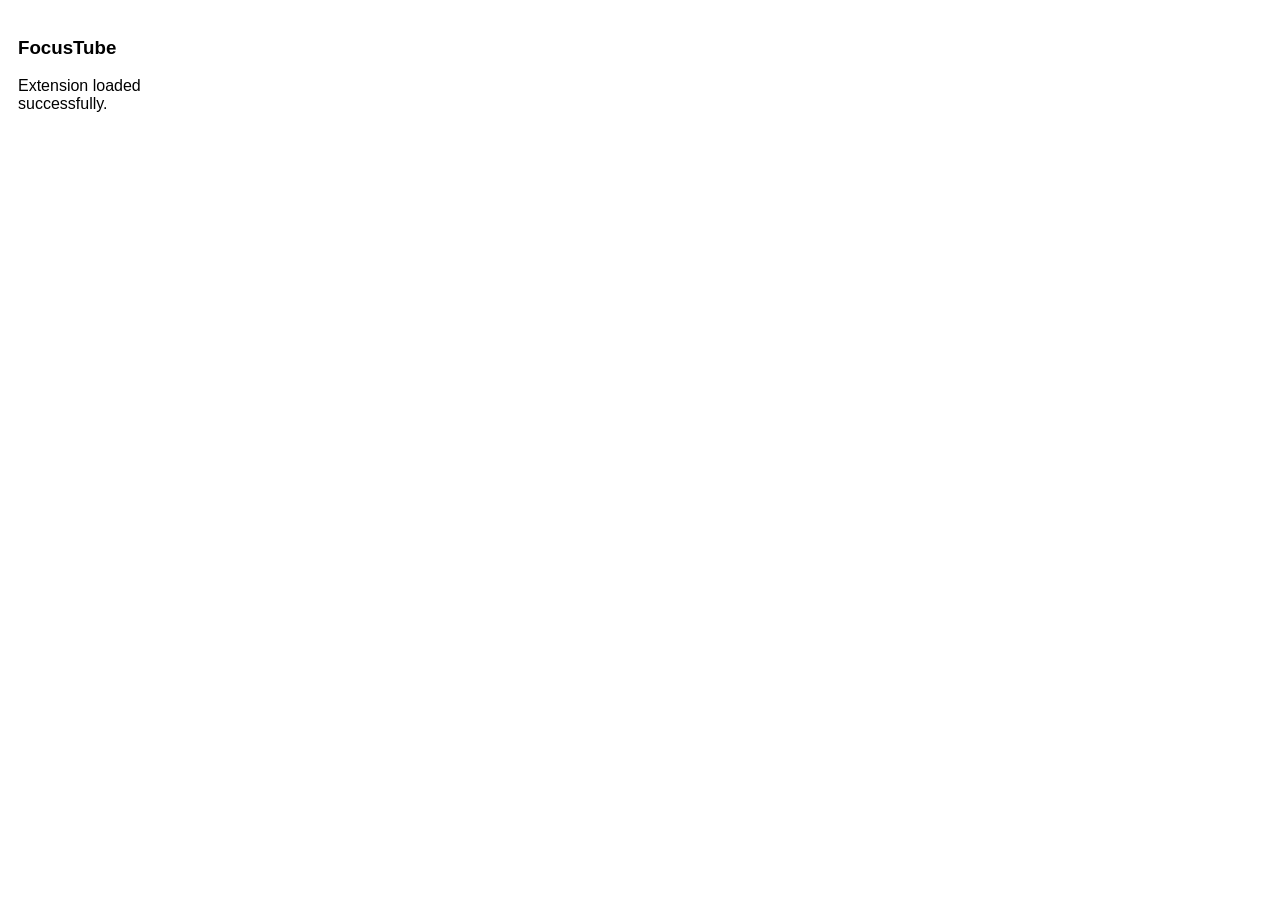
==== extension/popup.html @ 8ade623b "Add Manifest V3 extension skeleton with popup" ====
﻿<!DOCTYPE html>
<html>
<head>
  <meta charset="utf-8" />
  <title>FocusTube</title>
</head>
<body style="width: 200px; font-family: sans-serif; padding: 10px;">
  <h3>FocusTube</h3>
  <p>Extension loaded successfully.</p>
</body>
</html>
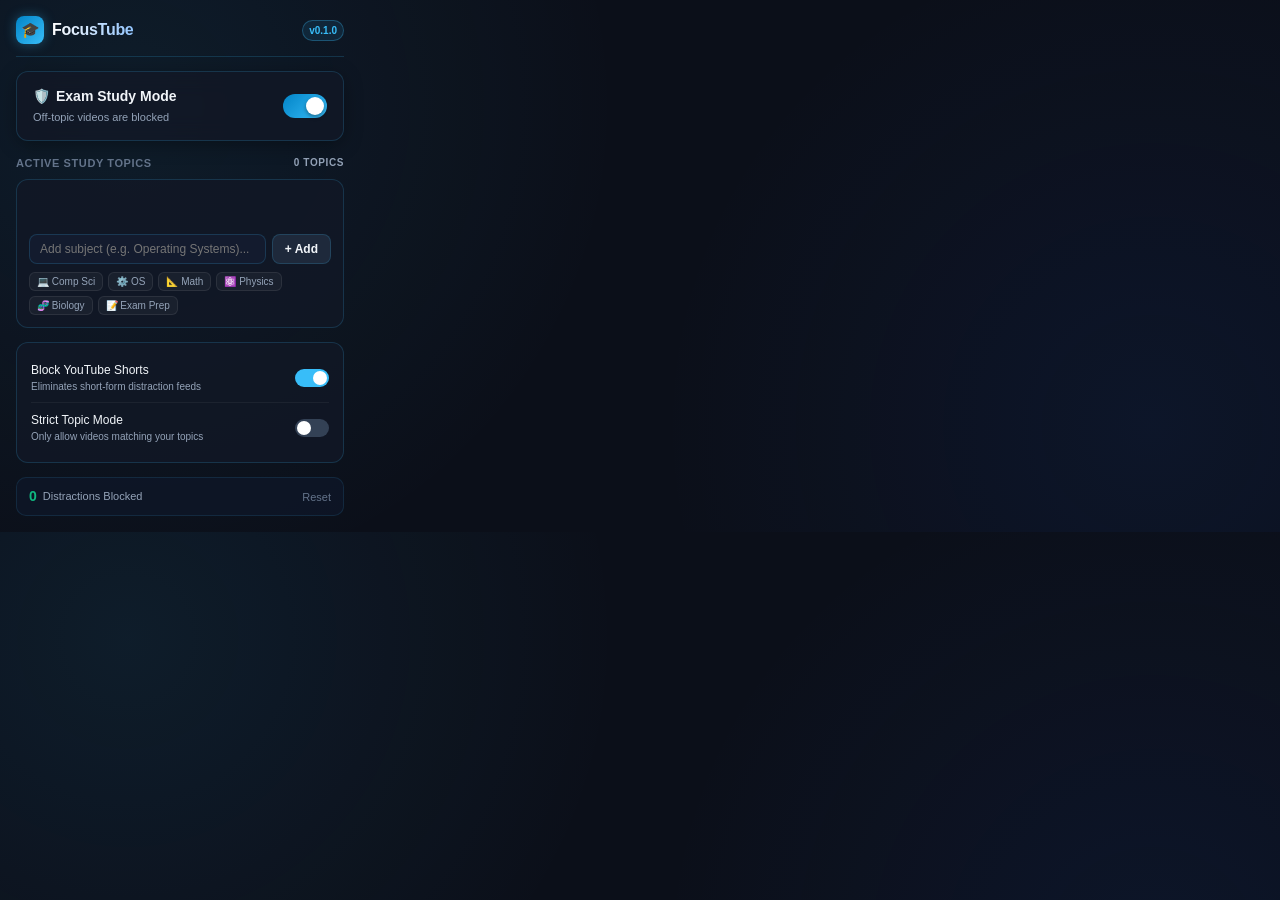
==== commit aa389f5e: "feat: complete FocusTube extension, demo GIF, architecture docs & GitHub Pages portal" ====
--- a/extension/popup.html
+++ b/extension/popup.html
@@ -1,11 +1,100 @@
-﻿<!DOCTYPE html>
-<html>
+<!DOCTYPE html>
+<html lang="en">
 <head>
   <meta charset="utf-8" />
-  <title>FocusTube</title>
+  <meta name="viewport" content="width=device-width, initial-scale=1.0" />
+  <title>FocusTube - Exam Focus</title>
+  <link rel="stylesheet" href="popup.css" />
 </head>
-<body style="width: 200px; font-family: sans-serif; padding: 10px;">
-  <h3>FocusTube</h3>
-  <p>Extension loaded successfully.</p>
+<body>
+  <!-- Header -->
+  <header class="header">
+    <div class="brand-wrapper">
+      <div class="brand-icon">🎓</div>
+      <div class="brand-title">FocusTube</div>
+    </div>
+    <span class="version-pill">v0.1.0</span>
+  </header>
+
+  <!-- Master Exam Mode Toggle -->
+  <div class="master-card" id="masterCard">
+    <div class="master-info">
+      <h3><span>🛡️</span> Exam Study Mode</h3>
+      <p id="masterStatusText">Off-topic videos are blocked</p>
+    </div>
+    <label class="switch">
+      <input type="checkbox" id="examModeToggle" checked />
+      <span class="slider"></span>
+    </label>
+  </div>
+
+  <!-- Study Topics Section -->
+  <div class="section-title">
+    <span>Active Study Topics</span>
+    <span style="font-size: 10px; color: var(--text-muted);" id="topicCount">0 topics</span>
+  </div>
+
+  <div class="topic-card">
+    <div class="tag-container" id="tagContainer">
+      <!-- Dynamically generated tags -->
+    </div>
+
+    <div class="tag-input-row">
+      <input 
+        type="text" 
+        id="tagInput" 
+        class="tag-input" 
+        placeholder="Add subject (e.g. Operating Systems)..." 
+        maxlength="40"
+      />
+      <button class="btn-add" id="btnAddTag">+ Add</button>
+    </div>
+
+    <!-- Quick Presets -->
+    <div class="presets-row">
+      <button class="preset-chip" data-topic="Computer Science">💻 Comp Sci</button>
+      <button class="preset-chip" data-topic="Operating Systems">⚙️ OS</button>
+      <button class="preset-chip" data-topic="Mathematics">📐 Math</button>
+      <button class="preset-chip" data-topic="Physics">⚛️ Physics</button>
+      <button class="preset-chip" data-topic="Biology">🧬 Biology</button>
+      <button class="preset-chip" data-topic="GATE / Exam Prep">📝 Exam Prep</button>
+    </div>
+  </div>
+
+  <!-- Strictness & Shorts Control -->
+  <div class="options-card">
+    <div class="option-row">
+      <div>
+        <div class="option-text">Block YouTube Shorts</div>
+        <div class="option-subtext">Eliminates short-form distraction feeds</div>
+      </div>
+      <label class="mini-switch">
+        <input type="checkbox" id="blockShortsToggle" checked />
+        <span class="mini-slider"></span>
+      </label>
+    </div>
+
+    <div class="option-row">
+      <div>
+        <div class="option-text">Strict Topic Mode</div>
+        <div class="option-subtext">Only allow videos matching your topics</div>
+      </div>
+      <label class="mini-switch">
+        <input type="checkbox" id="strictModeToggle" />
+        <span class="mini-slider"></span>
+      </label>
+    </div>
+  </div>
+
+  <!-- Stats Banner -->
+  <div class="stats-banner">
+    <div class="stat-item">
+      <span class="stat-number" id="blockedCount">0</span>
+      <span class="stat-label">Distractions Blocked</span>
+    </div>
+    <button class="reset-stats" id="btnResetStats" title="Reset counter">Reset</button>
+  </div>
+
+  <script src="popup.js"></script>
 </body>
-</html>
+</html>
--- a/extension/popup.css
+++ b/extension/popup.css
@@ -0,0 +1,402 @@
+:root {
+  --bg-primary: #0b0f19;
+  --bg-card: rgba(18, 24, 38, 0.85);
+  --bg-input: #131b2e;
+  --border-color: rgba(56, 189, 248, 0.18);
+  --border-focus: #38bdf8;
+  --accent-cyan: #38bdf8;
+  --accent-blue: #2563eb;
+  --accent-emerald: #10b981;
+  --accent-rose: #f43f5e;
+  --text-main: #f1f5f9;
+  --text-muted: #94a3b8;
+  --text-subtle: #64748b;
+  --tag-bg: rgba(56, 189, 248, 0.12);
+  --tag-border: rgba(56, 189, 248, 0.3);
+}
+
+* {
+  box-sizing: border-box;
+  margin: 0;
+  padding: 0;
+}
+
+body {
+  width: 360px;
+  background-color: var(--bg-primary);
+  background-image: radial-gradient(circle at 10% 20%, rgba(56, 189, 248, 0.08) 0%, transparent 40%),
+                    radial-gradient(circle at 90% 80%, rgba(37, 99, 235, 0.08) 0%, transparent 40%);
+  color: var(--text-main);
+  font-family: -apple-system, BlinkMacSystemFont, "Segoe UI", Roboto, "Helvetica Neue", sans-serif;
+  font-size: 13px;
+  line-height: 1.5;
+  padding: 16px;
+  user-select: none;
+}
+
+/* Header */
+.header {
+  display: flex;
+  align-items: center;
+  justify-content: space-between;
+  padding-bottom: 12px;
+  border-bottom: 1px solid var(--border-color);
+  margin-bottom: 14px;
+}
+
+.brand-wrapper {
+  display: flex;
+  align-items: center;
+  gap: 8px;
+}
+
+.brand-icon {
+  width: 28px;
+  height: 28px;
+  background: linear-gradient(135deg, #0284c7, #38bdf8);
+  border-radius: 8px;
+  display: flex;
+  align-items: center;
+  justify-content: center;
+  font-size: 15px;
+  box-shadow: 0 0 12px rgba(56, 189, 248, 0.35);
+}
+
+.brand-title {
+  font-size: 16px;
+  font-weight: 700;
+  letter-spacing: -0.3px;
+  background: linear-gradient(to right, #ffffff, #93c5fd);
+  -webkit-background-clip: text;
+  -webkit-text-fill-color: transparent;
+}
+
+.version-pill {
+  font-size: 10px;
+  font-weight: 600;
+  color: var(--accent-cyan);
+  background: rgba(56, 189, 248, 0.1);
+  border: 1px solid var(--tag-border);
+  padding: 2px 6px;
+  border-radius: 9999px;
+}
+
+/* Master Exam Toggle Card */
+.master-card {
+  background: var(--bg-card);
+  border: 1px solid var(--border-color);
+  border-radius: 12px;
+  padding: 14px 16px;
+  display: flex;
+  align-items: center;
+  justify-content: space-between;
+  backdrop-filter: blur(12px);
+  box-shadow: 0 4px 20px -2px rgba(0, 0, 0, 0.4);
+  margin-bottom: 14px;
+  transition: border-color 0.25s, box-shadow 0.25s;
+}
+
+.master-card.active {
+  border-color: rgba(56, 189, 248, 0.45);
+  box-shadow: 0 0 20px -5px rgba(56, 189, 248, 0.25);
+}
+
+.master-info h3 {
+  font-size: 14px;
+  font-weight: 600;
+  display: flex;
+  align-items: center;
+  gap: 6px;
+}
+
+.master-info p {
+  font-size: 11px;
+  color: var(--text-muted);
+  margin-top: 2px;
+}
+
+/* Switch */
+.switch {
+  position: relative;
+  display: inline-block;
+  width: 44px;
+  height: 24px;
+  flex-shrink: 0;
+}
+
+.switch input {
+  opacity: 0;
+  width: 0;
+  height: 0;
+}
+
+.slider {
+  position: absolute;
+  cursor: pointer;
+  top: 0;
+  left: 0;
+  right: 0;
+  bottom: 0;
+  background-color: #334155;
+  transition: 0.3s cubic-bezier(0.4, 0, 0.2, 1);
+  border-radius: 24px;
+}
+
+.slider:before {
+  position: absolute;
+  content: "";
+  height: 18px;
+  width: 18px;
+  left: 3px;
+  bottom: 3px;
+  background-color: #ffffff;
+  transition: 0.3s cubic-bezier(0.4, 0, 0.2, 1);
+  border-radius: 50%;
+  box-shadow: 0 2px 4px rgba(0, 0, 0, 0.4);
+}
+
+input:checked + .slider {
+  background: linear-gradient(135deg, #0284c7, #38bdf8);
+}
+
+input:checked + .slider:before {
+  transform: translateX(20px);
+}
+
+/* Topic Section */
+.section-title {
+  font-size: 11px;
+  text-transform: uppercase;
+  letter-spacing: 0.6px;
+  color: var(--text-subtle);
+  font-weight: 700;
+  margin-bottom: 8px;
+  display: flex;
+  align-items: center;
+  justify-content: space-between;
+}
+
+.topic-card {
+  background: var(--bg-card);
+  border: 1px solid var(--border-color);
+  border-radius: 12px;
+  padding: 12px;
+  margin-bottom: 14px;
+}
+
+.tag-container {
+  display: flex;
+  flex-wrap: wrap;
+  gap: 6px;
+  margin-bottom: 10px;
+  min-height: 32px;
+}
+
+.tag {
+  background: var(--tag-bg);
+  border: 1px solid var(--tag-border);
+  color: #bae6fd;
+  font-size: 11px;
+  font-weight: 500;
+  padding: 4px 8px;
+  border-radius: 6px;
+  display: inline-flex;
+  align-items: center;
+  gap: 5px;
+  animation: fadeIn 0.2s ease-in-out;
+}
+
+.tag-remove {
+  cursor: pointer;
+  color: var(--text-muted);
+  font-size: 12px;
+  line-height: 1;
+  transition: color 0.15s;
+}
+
+.tag-remove:hover {
+  color: var(--accent-rose);
+}
+
+.tag-input-row {
+  display: flex;
+  gap: 6px;
+}
+
+.tag-input {
+  flex: 1;
+  background: var(--bg-input);
+  border: 1px solid var(--border-color);
+  color: var(--text-main);
+  padding: 7px 10px;
+  border-radius: 8px;
+  font-size: 12px;
+  outline: none;
+  transition: border-color 0.2s, box-shadow 0.2s;
+}
+
+.tag-input:focus {
+  border-color: var(--border-focus);
+  box-shadow: 0 0 0 2px rgba(56, 189, 248, 0.2);
+}
+
+.btn-add {
+  background: #1e293b;
+  border: 1px solid var(--border-color);
+  color: var(--text-main);
+  padding: 0 12px;
+  border-radius: 8px;
+  font-size: 12px;
+  font-weight: 600;
+  cursor: pointer;
+  transition: background 0.2s, border-color 0.2s, color 0.2s;
+}
+
+.btn-add:hover {
+  background: #334155;
+  color: var(--accent-cyan);
+  border-color: var(--accent-cyan);
+}
+
+/* Quick Presets */
+.presets-row {
+  display: flex;
+  flex-wrap: wrap;
+  gap: 5px;
+  margin-top: 8px;
+}
+
+.preset-chip {
+  background: rgba(255, 255, 255, 0.04);
+  border: 1px solid rgba(255, 255, 255, 0.08);
+  color: var(--text-muted);
+  font-size: 10px;
+  padding: 3px 7px;
+  border-radius: 6px;
+  cursor: pointer;
+  transition: all 0.2s ease;
+}
+
+.preset-chip:hover {
+  background: rgba(56, 189, 248, 0.15);
+  color: #38bdf8;
+  border-color: rgba(56, 189, 248, 0.3);
+}
+
+/* Settings toggles */
+.options-card {
+  background: var(--bg-card);
+  border: 1px solid var(--border-color);
+  border-radius: 12px;
+  padding: 10px 14px;
+  margin-bottom: 14px;
+}
+
+.option-row {
+  display: flex;
+  align-items: center;
+  justify-content: space-between;
+  padding: 8px 0;
+}
+
+.option-row:not(:last-child) {
+  border-bottom: 1px solid rgba(255, 255, 255, 0.05);
+}
+
+.option-text {
+  font-size: 12px;
+  font-weight: 500;
+}
+
+.option-subtext {
+  font-size: 10px;
+  color: var(--text-muted);
+}
+
+.mini-switch {
+  position: relative;
+  display: inline-block;
+  width: 34px;
+  height: 18px;
+}
+
+.mini-switch input {
+  opacity: 0;
+  width: 0;
+  height: 0;
+}
+
+.mini-slider {
+  position: absolute;
+  cursor: pointer;
+  top: 0; left: 0; right: 0; bottom: 0;
+  background-color: #334155;
+  transition: 0.25s;
+  border-radius: 18px;
+}
+
+.mini-slider:before {
+  position: absolute;
+  content: "";
+  height: 14px;
+  width: 14px;
+  left: 2px;
+  bottom: 2px;
+  background-color: #ffffff;
+  transition: 0.25s;
+  border-radius: 50%;
+}
+
+input:checked + .mini-slider {
+  background: #38bdf8;
+}
+
+input:checked + .mini-slider:before {
+  transform: translateX(16px);
+}
+
+/* Stats Footer */
+.stats-banner {
+  background: rgba(15, 23, 42, 0.7);
+  border: 1px solid rgba(56, 189, 248, 0.12);
+  border-radius: 10px;
+  padding: 8px 12px;
+  display: flex;
+  align-items: center;
+  justify-content: space-between;
+}
+
+.stat-item {
+  display: flex;
+  align-items: center;
+  gap: 6px;
+}
+
+.stat-number {
+  font-size: 14px;
+  font-weight: 700;
+  color: var(--accent-emerald);
+}
+
+.stat-label {
+  font-size: 11px;
+  color: var(--text-muted);
+}
+
+.reset-stats {
+  cursor: pointer;
+  background: transparent;
+  border: none;
+  color: var(--text-subtle);
+  font-size: 11px;
+  transition: color 0.2s;
+}
+
+.reset-stats:hover {
+  color: var(--text-muted);
+}
+
+@keyframes fadeIn {
+  from { opacity: 0; transform: scale(0.94); }
+  to { opacity: 1; transform: scale(1); }
+}
